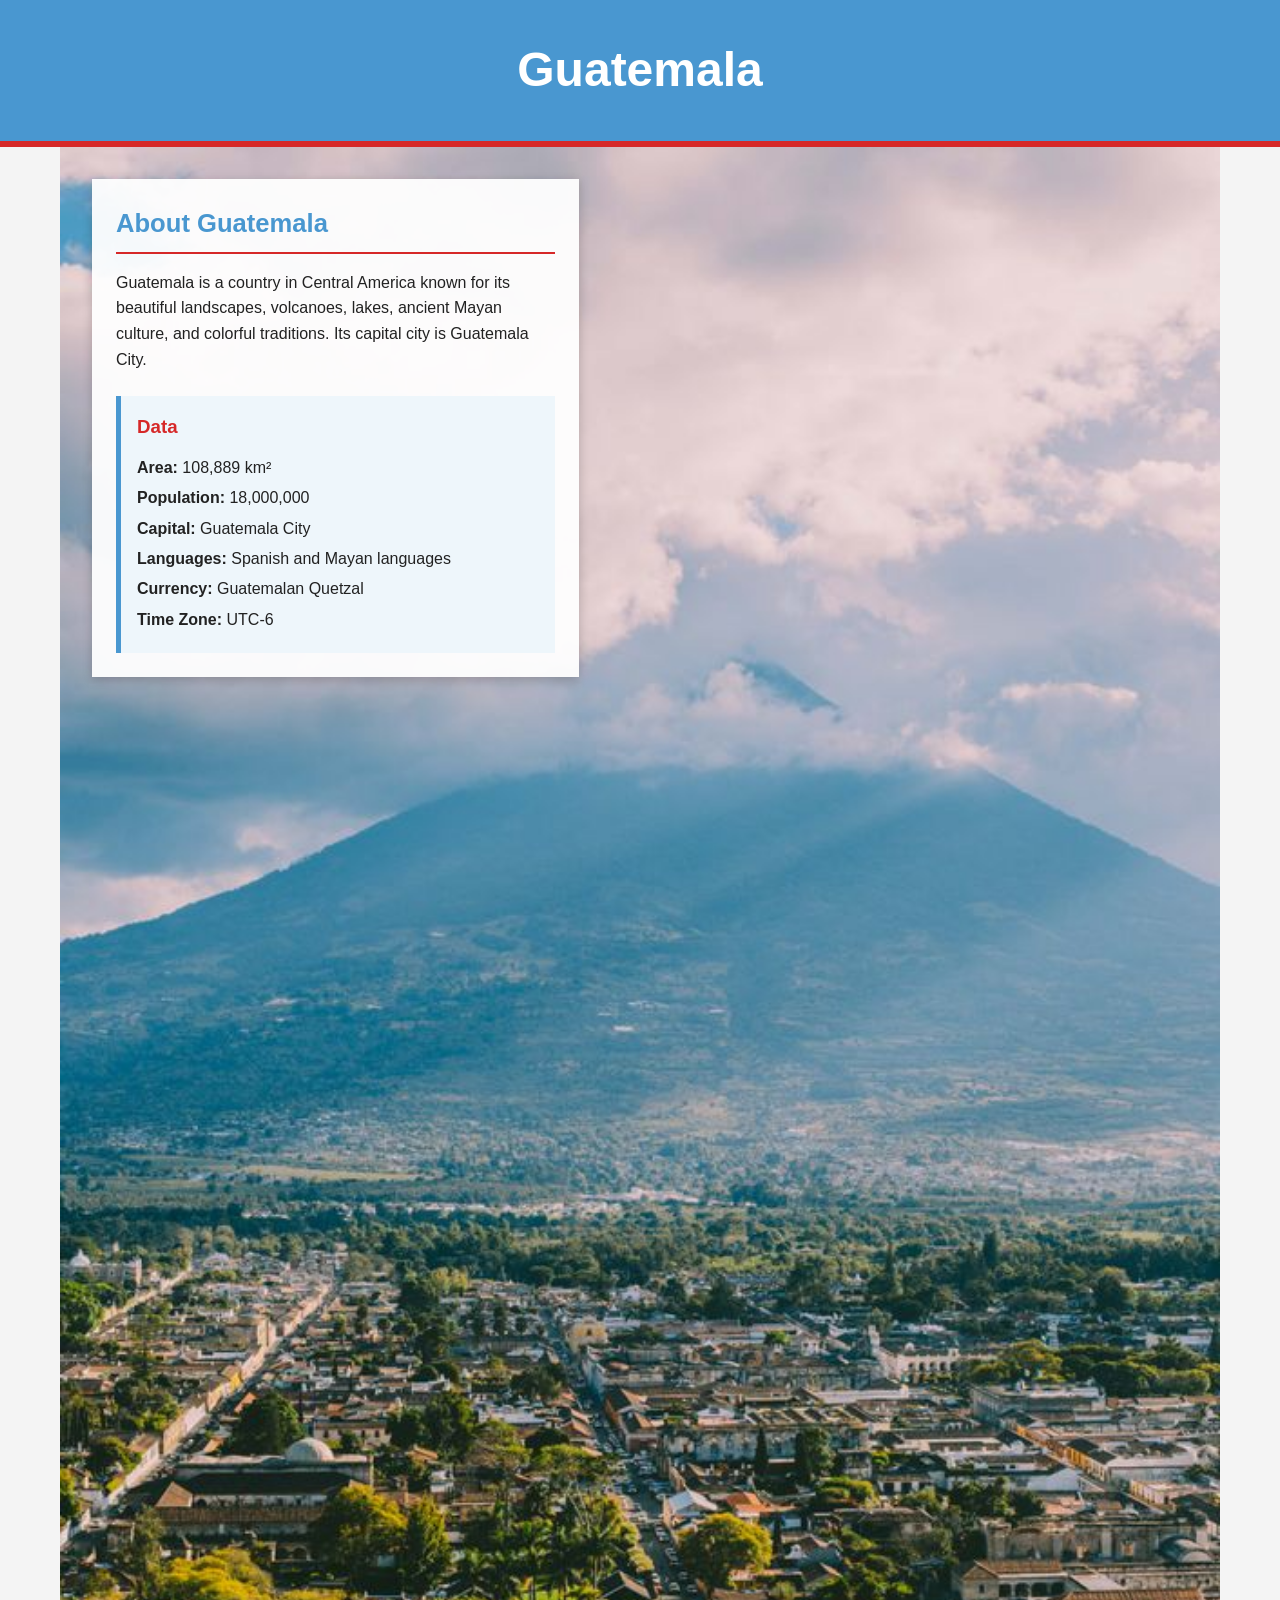
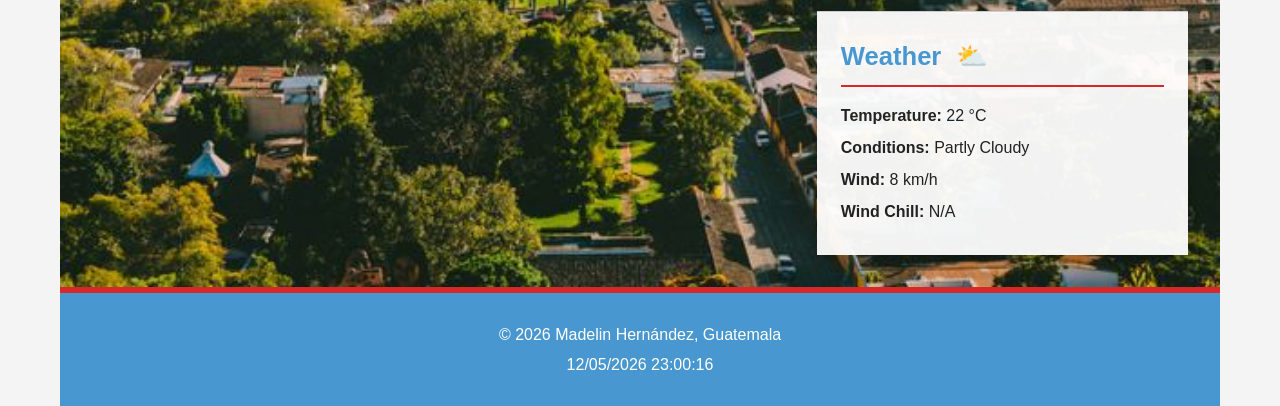
==== place.html @ 9086f13b "Add W03 country place page" ====
<!DOCTYPE html>
<html lang="en">
<head>
    <meta charset="UTF-8">
    <meta name="viewport" content="width=device-width, initial-scale=1.0">
    <meta name="description" content="Learn about Guatemala, its geography, culture, population, and weather.">
    <meta name="author" content="Madelin Hernández">
    <title>Guatemala | WDD 131</title>

    <link rel="stylesheet" href="styles/place.css">
    <script src="scripts/place.js" defer></script>
</head>

<body>
    <header>
        <h1>Guatemala</h1>
    </header>

    <main>
        <picture class="hero">
            <source media="(min-width: 700px)" src="images/guatemala-large.jpg">
            <img src="images/guatemala-small.jpg" alt="Beautiful landscape of Guatemala">
        </picture>

        <section class="about">
            <h2>About Guatemala</h2>
            <p>
                Guatemala is a country in Central America known for its
                beautiful landscapes, volcanoes, lakes, ancient Mayan culture,
                and colorful traditions. Its capital city is Guatemala City.
            </p>

            <div class="data">
                <h3>Data</h3>
                <p><strong>Area:</strong> 108,889 km²</p>
                <p><strong>Population:</strong> 18,000,000</p>
                <p><strong>Capital:</strong> Guatemala City</p>
                <p><strong>Languages:</strong> Spanish and Mayan languages</p>
                <p><strong>Currency:</strong> Guatemalan Quetzal</p>
                <p><strong>Time Zone:</strong> UTC-6</p>
            </div>
        </section>

        <section class="weather">
            <h2>Weather</h2>

            <img class="weather-icon" src="images/weather.png"
                alt="Partly cloudy weather">

            <div class="weather-info">
                <p><strong>Temperature:</strong> <span id="temperature">22</span> °C</p>
                <p><strong>Conditions:</strong> Partly Cloudy</p>
                <p><strong>Wind:</strong> <span id="wind-speed">8</span> km/h</p>
                <p><strong>Wind Chill:</strong> <span id="wind-chill">N/A</span></p>
            </div>
        </section>
    </main>

      <footer>
        <p>
            &copy; <span id="currentyear"></span> Madelin Hernández, Guatemala
        </p>

        <p id="lastModified"></p>
    </footer>
</body>
</html>
---- styles/place.css ----
:root {
    --primary-color: #4997d0;
    --secondary-color: #ffffff;
    --accent-color: #d62828;
    --text-color: #222222;
    --light-background: #f4f4f4;
    --border-color: #cccccc;
    --max-width: 1160px;
}

* {
    box-sizing: border-box;
    margin: 0;
    padding: 0;
}

body {
    font-family: Arial, Helvetica, sans-serif;
    color: var(--text-color);
    background-color: var(--light-background);
    line-height: 1.6;
}

header {
    background-color: var(--primary-color);
    color: var(--secondary-color);
    text-align: center;
    padding: 1.5rem;
    border-bottom: 6px solid var(--accent-color);
}

header h1 {
    font-size: 2.2rem;
}

main {
    max-width: var(--max-width);
    margin: 0 auto;
    background-color: var(--secondary-color);
}

.hero {
    display: block;
    width: 100%;
}

.hero img {
    display: block;
    width: 100%;
    height: auto;
}

section {
    padding: 1.5rem;
}

section h2 {
    color: var(--primary-color);
    font-size: 1.8rem;
    margin-bottom: 1rem;
    border-bottom: 2px solid var(--accent-color);
    padding-bottom: 0.5rem;
}

.about p {
    margin-bottom: 1rem;
}

.data {
    margin-top: 1.5rem;
    padding: 1rem;
    background-color: #eef6fb;
    border-left: 5px solid var(--primary-color);
}

.data h3 {
    margin-bottom: 0.8rem;
    color: var(--accent-color);
}

.data p {
    margin-bottom: 0.3rem;
}

.weather {
    background-color: #f8f8f8;
    border-top: 1px solid var(--border-color);
}

.weather-icon {
    display: block;
    width: 80px;
    height: 80px;
    margin: 0 auto 1rem;
}

.weather-info p {
    margin-bottom: 0.4rem;
}

footer {
    max-width: var(--max-width);
    margin: 0 auto;
    background-color: var(--primary-color);
    color: var(--secondary-color);
    text-align: center;
    padding: 1.5rem;
    border-top: 6px solid var(--accent-color);
}

footer p {
    margin: 0.3rem;
}

/* Wide screen layout */
@media screen and (min-width: 700px) {

    header {
        padding: 2rem;
    }

    header h1 {
        font-size: 3rem;
    }

    main {
        position: relative;
    }

    .hero img {
        min-height: 550px;
        object-fit: cover;
    }

    .about {
        position: absolute;
        top: 2rem;
        left: 2rem;
        width: 45%;
        background-color: rgba(255, 255, 255, 0.94);
        box-shadow: 0 3px 10px rgba(0, 0, 0, 0.2);
    }

    .weather {
        position: absolute;
        bottom: 2rem;
        right: 2rem;
        width: 35%;
        background-color: rgba(255, 255, 255, 0.94);
        box-shadow: 0 3px 10px rgba(0, 0, 0, 0.2);
    }

    .weather h2::after {
        content: " ⛅";
        margin-left: 0.5rem;
    }

    .weather-icon {
        display: none;
    }

    section h2 {
        font-size: 1.6rem;
    }
}

@media screen and (min-width: 1100px) {

    .about {
        width: 42%;
    }

    .weather {
        width: 32%;
    }
}
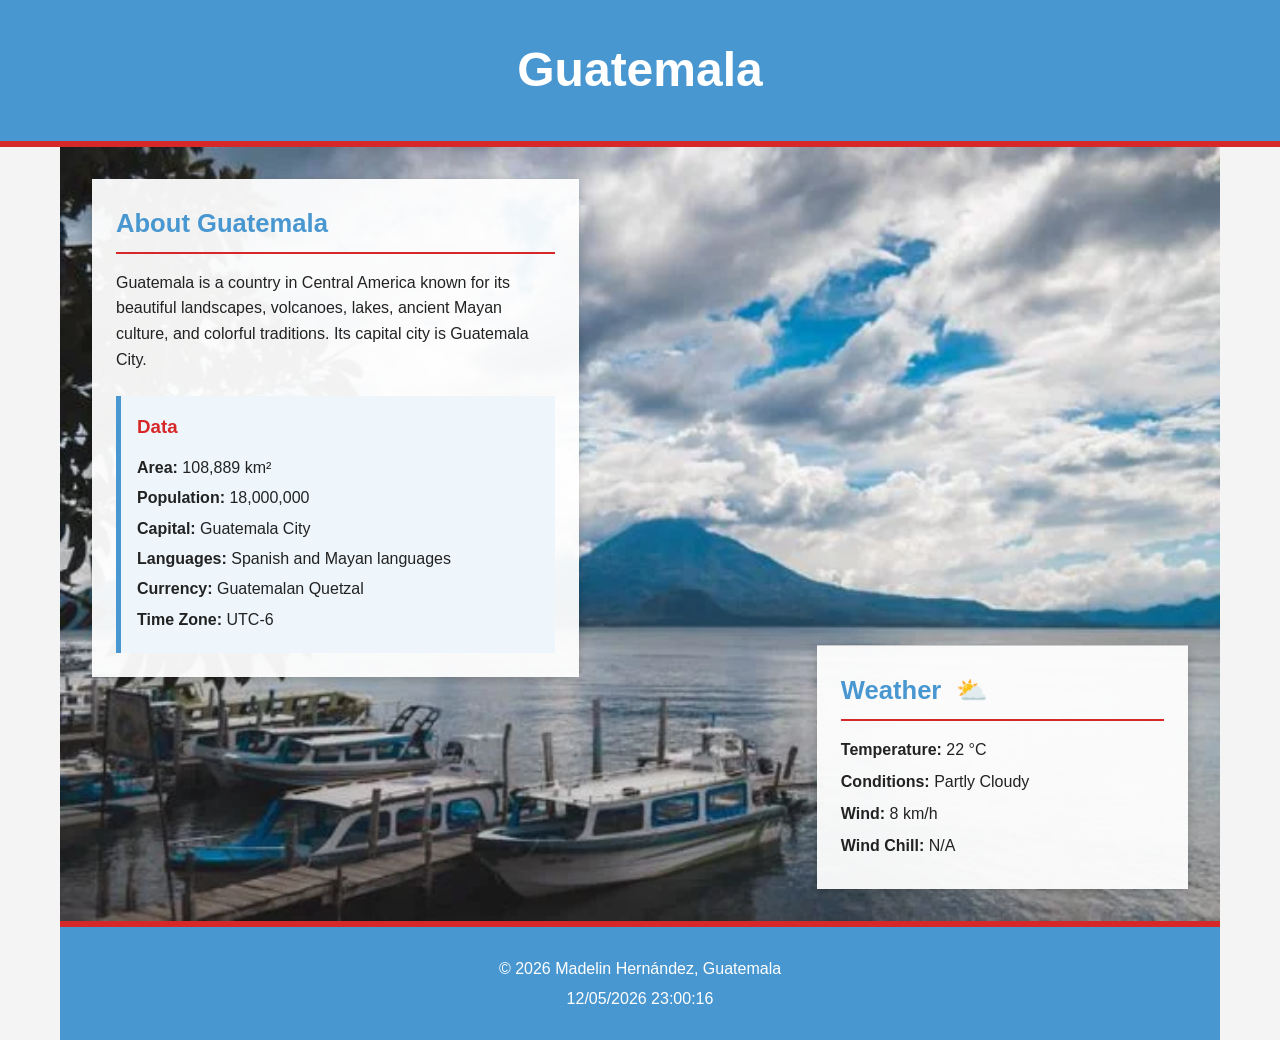
==== commit 37f2f568: "Add W03 country place page" ====
--- a/place.html
+++ b/place.html
@@ -18,9 +18,9 @@
 
     <main>
         <picture class="hero">
-            <source media="(min-width: 700px)" src="images/guatemala-large.jpg">
-            <img src="images/guatemala-small.jpg" alt="Beautiful landscape of Guatemala">
-        </picture>
+    <source media="(min-width: 700px)" srcset="images/guatemala-large.webp">
+    <img src="images/guatemala-small.webp" alt="Beautiful landscape of Guatemala">
+</picture>
 
         <section class="about">
             <h2>About Guatemala</h2>
@@ -44,7 +44,7 @@
         <section class="weather">
             <h2>Weather</h2>
 
-            <img class="weather-icon" src="images/weather.png"
+            <img class="weather-icon" src="images/weather.svg"
                 alt="Partly cloudy weather">
 
             <div class="weather-info">
